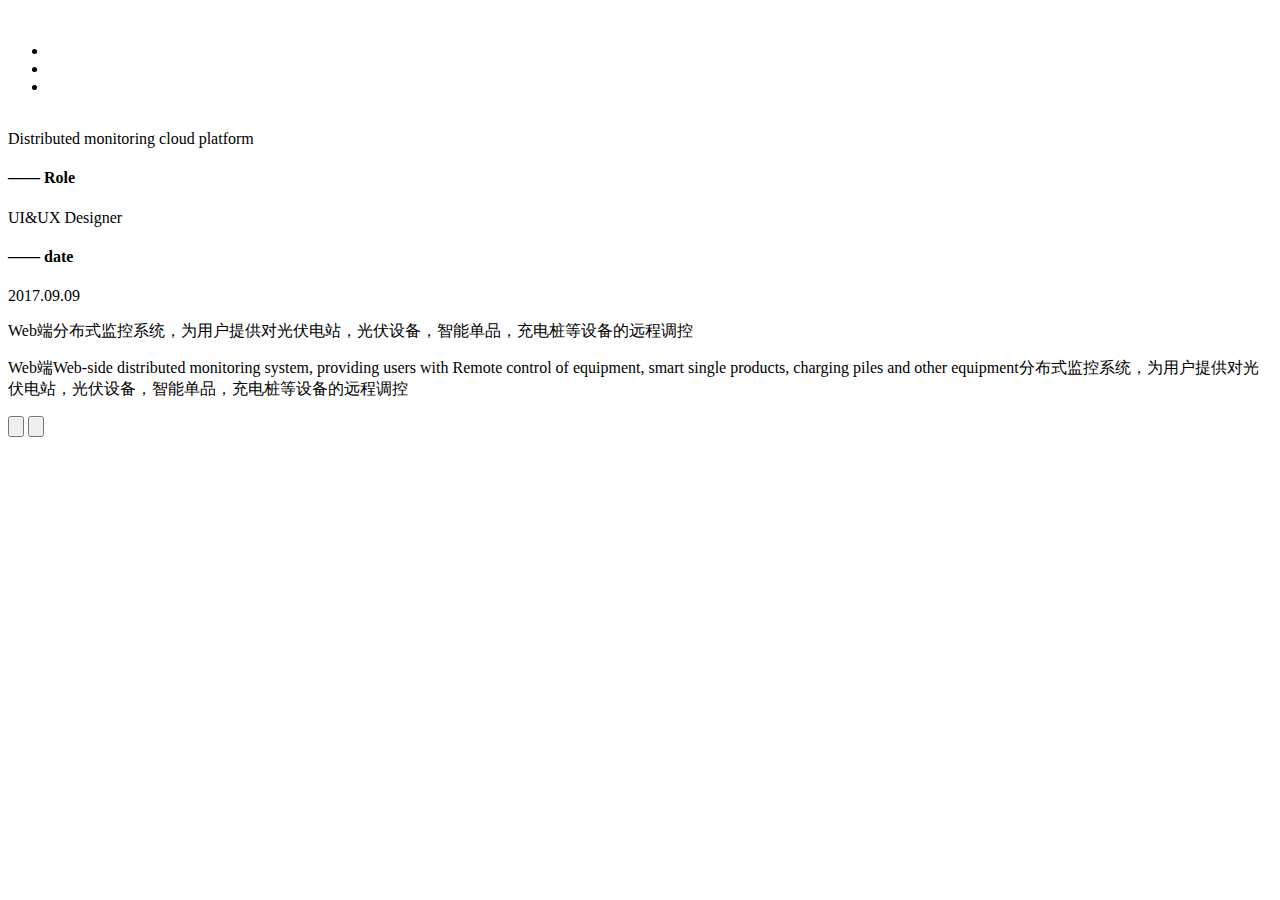
==== jk/index.html @ 422ad055 "crective jk" ====
<!DOCTYPE html>
<html>
	<head>
		<meta charset="utf-8" />
		<title>JK</title>
		<link rel="stylesheet" type="text/css" href="common.css"/>
	</head>
	<body class="homepage_body">
		<header class="public_header">
			<nav class="header_nav">
				<div class="header_logo">
					<a href=""><img src=""></a>
				</div>
				<ul class="header_menu"> 
					<li class="work"></li>
					<li class="About"></li>
					<li class="Contact"></li> 
				</ul>
			</nav>
		</header>
		<div class="mian">
			<div class="mian public_container"> <!-- 这是主体 -->
				<div class="pic">
					<a href=""><img src="" ></a>
				</div>
				<div class="mian_title">Distributed monitoring  cloud platform</div>
				<div class="explain">
					 <h4 class="role">—— Role</h4>
					 <p class="rolename">UI&UX Designer</p>
					 <h4 class="data">—— date</h4>
					 <p class="time">2017.09.09</p>
				</div>
				<div class="mian_right">
					<div class="explore">
						<p class="explore_cn">
							Web端分布式监控系统，为用户提供对光伏电站，光伏设备，智能单品，充电桩等设备的远程调控
						</p>
						<p class="explore_en">
							Web端Web-side distributed monitoring system, providing users with Remote control of equipment, smart single products, charging piles and other equipment分布式监控系统，为用户提供对光伏电站，光伏设备，智能单品，充电桩等设备的远程调控
						</p>
					</div>
					<div class="arrow">
						<button class="left_arrow" type="button"><img src="" ></button>
						<button class="right_arrow" type="button"><img src="" ></button>
					</div>
				</div>
			</div>
		</div>
		<footer class="public_footer_frame">
			<div class="public_container public_footer">
				<p class="statement"></p>
				<span class="copyright"></span>
			</div>
		</footer>
	</body>
</html>
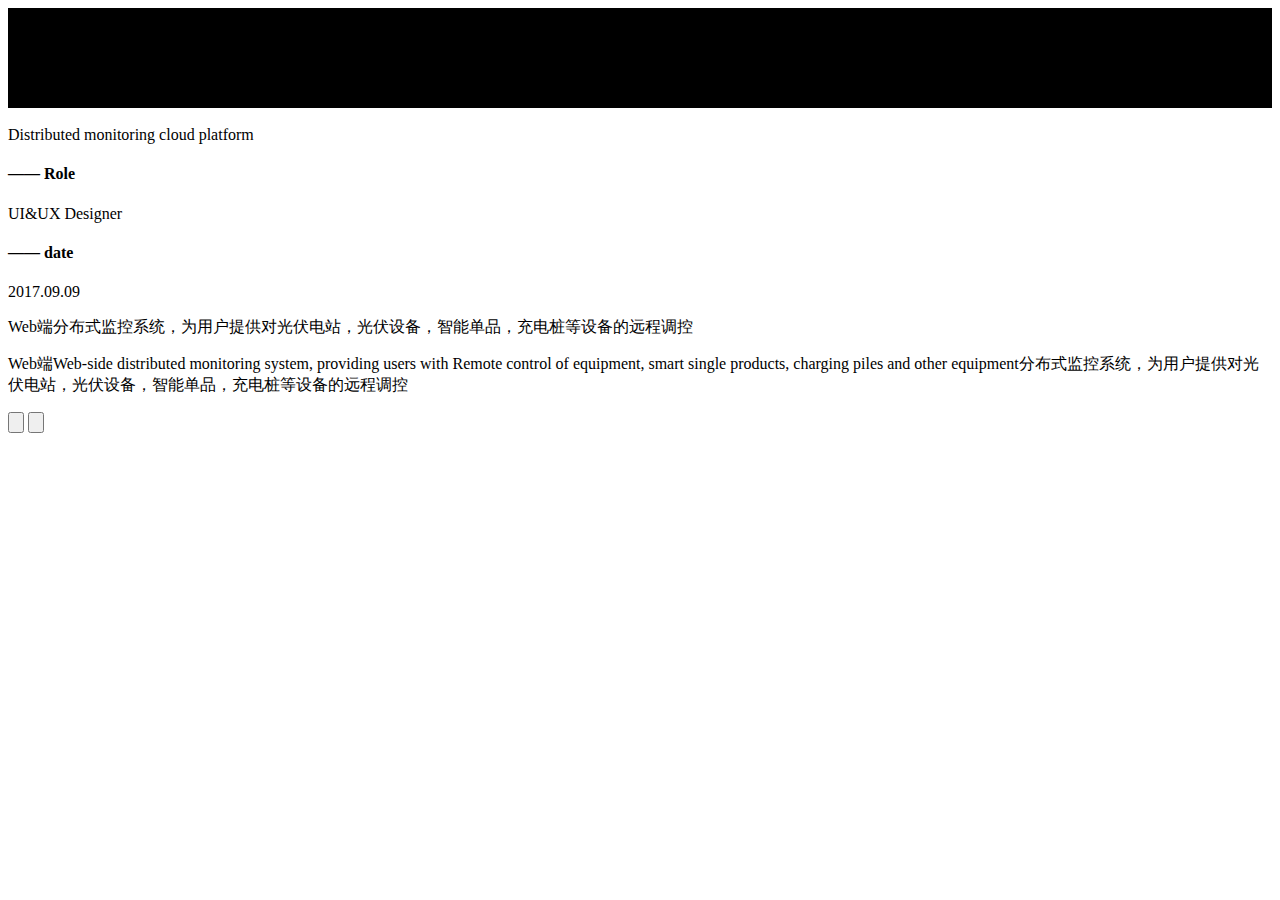
==== commit 82e9a0ed: "modify css name" ====
--- a/jk/index.html
+++ b/jk/index.html
@@ -3,7 +3,7 @@
 	<head>
 		<meta charset="utf-8" />
 		<title>JK</title>
-		<link rel="stylesheet" type="text/css" href="common.css"/>
+		<link rel="stylesheet" type="text/css" href="conmon.css"/>
 	</head>
 	<body class="homepage_body">
 		<header class="public_header">
--- a/jk/conmon.css
+++ b/jk/conmon.css
@@ -0,0 +1,6 @@
+.public_header{
+	width: 100%;
+	height: 100px;
+	background-color: #000;
+	overflow: hidden;
+}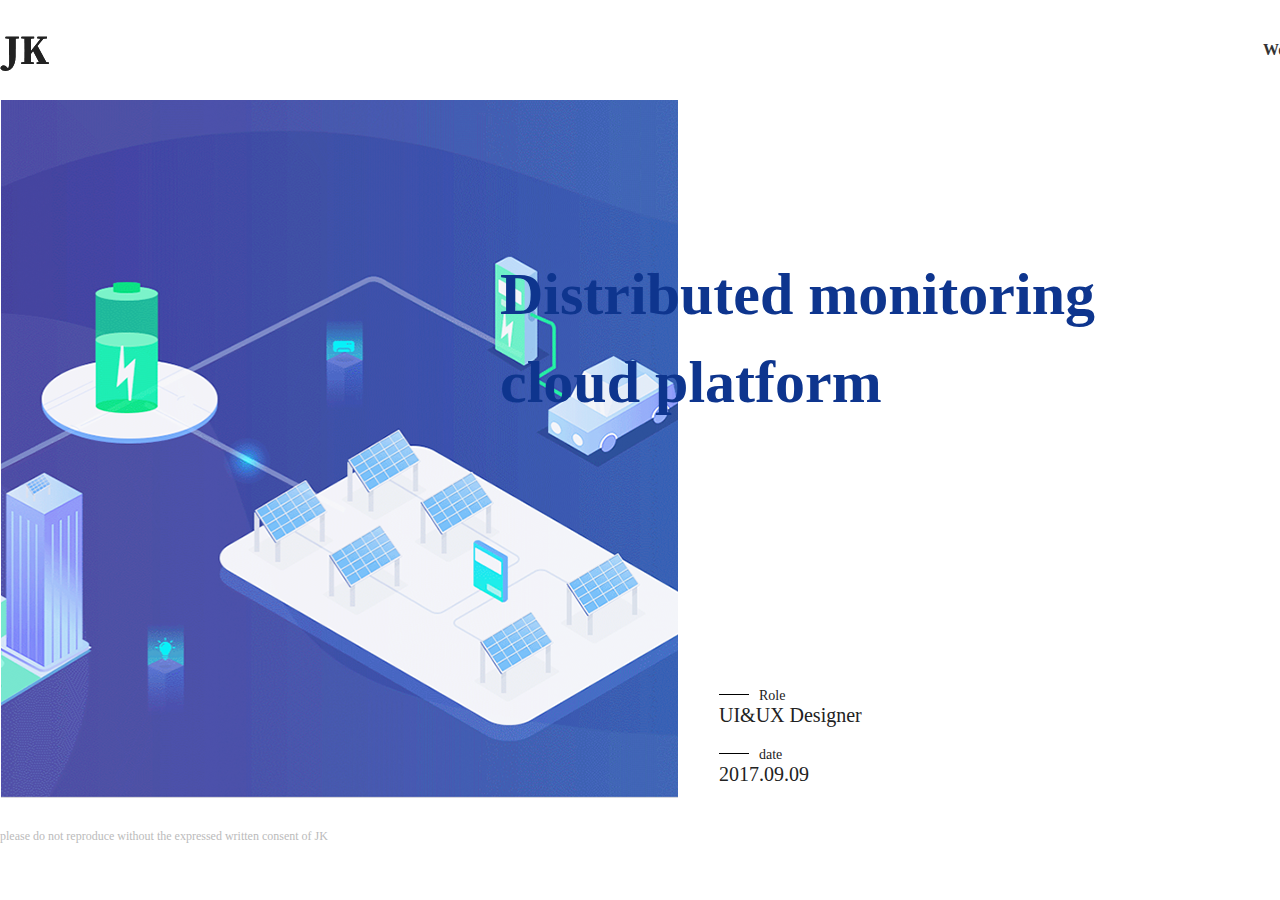
==== commit c57b90e9: "homepage" ====
--- a/jk/index.html
+++ b/jk/index.html
@@ -3,31 +3,34 @@
 	<head>
 		<meta charset="utf-8" />
 		<title>JK</title>
-		<link rel="stylesheet" type="text/css" href="conmon.css"/>
+		<link rel="stylesheet" type="text/css" href="css/conmon.css"/>
+		<link rel="stylesheet" type="text/css" href="css/index.css"/>
 	</head>
 	<body class="homepage_body">
 		<header class="public_header">
-			<nav class="header_nav">
+			<nav class="header_nav public_container">
 				<div class="header_logo">
-					<a href=""><img src=""></a>
+					<a href=""><img src="img/jayekrwin_logo.png"></a>
 				</div>
 				<ul class="header_menu"> 
-					<li class="work"></li>
-					<li class="About"></li>
-					<li class="Contact"></li> 
+					<li class="work">Work</li>
+					<li class="about">About</li>
+					<li class="contact">Contact</li> 
 				</ul>
 			</nav>
 		</header>
-		<div class="mian">
+		<div class="body">
 			<div class="mian public_container"> <!-- 这是主体 -->
 				<div class="pic">
-					<a href=""><img src="" ></a>
+					<a href=""><img src="img/server_pic.png" ></a>
 				</div>
-				<div class="mian_title">Distributed monitoring  cloud platform</div>
+				<div class="mian_title">
+					Distributed monitoring  cloud platform
+				</div>
 				<div class="explain">
-					 <h4 class="role">—— Role</h4>
+					 <h4 class="role"><i></i>Role</h4>
 					 <p class="rolename">UI&UX Designer</p>
-					 <h4 class="data">—— date</h4>
+					 <h4 class="data"><i></i>date</h4>
 					 <p class="time">2017.09.09</p>
 				</div>
 				<div class="mian_right">
@@ -36,8 +39,7 @@
 							Web端分布式监控系统，为用户提供对光伏电站，光伏设备，智能单品，充电桩等设备的远程调控
 						</p>
 						<p class="explore_en">
-							Web端Web-side distributed monitoring system, providing users with Remote control of equipment, smart single products, charging piles and other equipment分布式监控系统，为用户提供对光伏电站，光伏设备，智能单品，充电桩等设备的远程调控
-						</p>
+							Web-side distributed monitoring system, providing users with Remote control of equipment, smart single products, charging piles and other equipment
 					</div>
 					<div class="arrow">
 						<button class="left_arrow" type="button"><img src="" ></button>
@@ -48,8 +50,8 @@
 		</div>
 		<footer class="public_footer_frame">
 			<div class="public_container public_footer">
-				<p class="statement"></p>
-				<span class="copyright"></span>
+				<p class="statement">please do not reproduce without the expressed written consent of JK</p>
+				<span class="copyright">All works @ JK 2015-2019</span>
 			</div>
 		</footer>
 	</body>
--- a/jk/css/conmon.css
+++ b/jk/css/conmon.css
@@ -0,0 +1,61 @@
+.public_container{
+	width: 1600px;
+	margin: 0 auto;
+}
+.homepage_body .public_header{
+	width: 100%;
+	height: 100px;
+	line-height: 100px;
+	background-color: #fff;
+	overflow: hidden;
+}
+.homepage_body .public_header .header_nav .header_logo{
+	margin-top: 24px;
+	float: left;
+}
+.homepage_body .public_header .header_nav .header_menu{
+	height: 100px;
+	line-height: 100px;
+	float: right;
+	position: relative;
+}
+.homepage_body .public_header .header_nav .header_menu li{
+	margin-right: 100px;
+	display: inline-block;
+	font-size: 16px;
+	font-weight: 300;
+	color: #888;
+	cursor: pointer;
+}
+.homepage_body .public_header .header_nav .header_menu li:hover{
+	font-weight: bold;
+	font-size: 16px;
+	color: #333333;
+}
+.homepage_body .public_header .header_nav .header_menu .work{
+	font-weight: bold;
+	color: #333333;
+}
+.homepage_body .public_header .header_nav .header_menu li:last-child{
+	margin-right: 0;
+}
+.public_footer_frame{
+	width: 100%;
+	height: 100px;
+	line-height: 100px;
+	clear: both;
+	background-color: #FFFFFF;	
+	margin-top: -20px;
+}
+.public_footer_frame .public_footer{
+	font-size: 12px;
+	color: #bbb;
+	font-weight: 300;
+}
+.public_footer_frame .public_footer .statement{
+	float: left;
+}
+.public_footer_frame .public_footer .copyright{
+	float: right;
+}
+
--- a/jk/css/index.css
+++ b/jk/css/index.css
@@ -0,0 +1,96 @@
+*, a, body, button, caption, dd, div, dl, dt, em, figure, form, h1, h2, h3, h4, h5, h6, html, i, img, input, label, li, ol, p, span, strong, sub, sup, table, tbody, td, tfoot, th, thead, tr, tt, ul {
+    margin: 0;
+    padding: 0;
+	list-style: none;
+	font-family: "Lantinghei SC", "Microsoft YaHei", "HanHei SC", "Helvetica Neue", Arial, , "微软雅黑", STHeiti, sans-serif;
+}
+
+ a{
+	 text-decoration: none;
+ }
+.body{
+ 	background-color: #FFFFFF;
+ }
+.body .mian{
+ 	position: relative;
+	overflow: hidden;
+ }
+.body .mian .pic {
+	float: left;
+	width: 679px;
+	height: 700px;
+	display: inline-block;
+}
+.body .mian .mian_title{
+	position: absolute;
+	top: 150px;
+	left: 500px;
+	width: 750px;
+	height: 155px;
+	font-size: 60px;
+	line-height: 88px;
+	letter-spacing: 0px;
+	color: #0e358e;
+	font-family: SourceHanSerifCN-Heavy;
+	font-weight: bold;
+}
+@font-face {
+	font-family:SourceHanSerifCN-Heavy;
+	src: url("SourceHanSerifCN-Heavy.otf"),url("SourceHanSerifCN-Heavy.ttf"),url("SourceHanSerifCN-Heavy.eot");		
+}
+/* .body .mian .explain{
+	position: absolute;
+	bottom: 0;
+	left: 700px;
+} */
+.body .mian .explain{
+	display: inline-block;
+	margin-top: 588px;
+	margin-left: 40px;
+	color: #222;
+	margin-bottom: 20px ;
+}
+.body .mian .explain i{
+	display: inline-block;
+	width: 30px;
+	height: 1px;
+	background-color: #000000;
+	margin-bottom: 5px;
+	margin-right: 10px;
+	/* border-bottom: 0.5px solid #ddd; */
+}
+.body .mian .explain h4{
+	color: #222222;
+	font-size: 14px;
+	font-weight: 300;
+}
+/* .body .mian .explain h4::before{
+	content: "";
+	width: 20px;
+	height: 10px;
+	color: #000000;
+	background: #888888;
+} */
+.body .mian .explain p{
+	font-size: 20px;
+	font-weight: 300;
+}
+.body .mian .explain .rolename{
+	margin-bottom: 20px;
+}
+.body .mian .mian_right{
+	width: 300px;
+	position: absolute;
+	bottom: 0;
+	right: 0;
+}
+.body .mian .mian_right .explore{
+	line-height: 30px;
+	font-size: 14px;
+	color: #888888;
+	font-weight: 300;
+}
+.body .mian .mian_right .arrow{
+	float: right;
+}
+	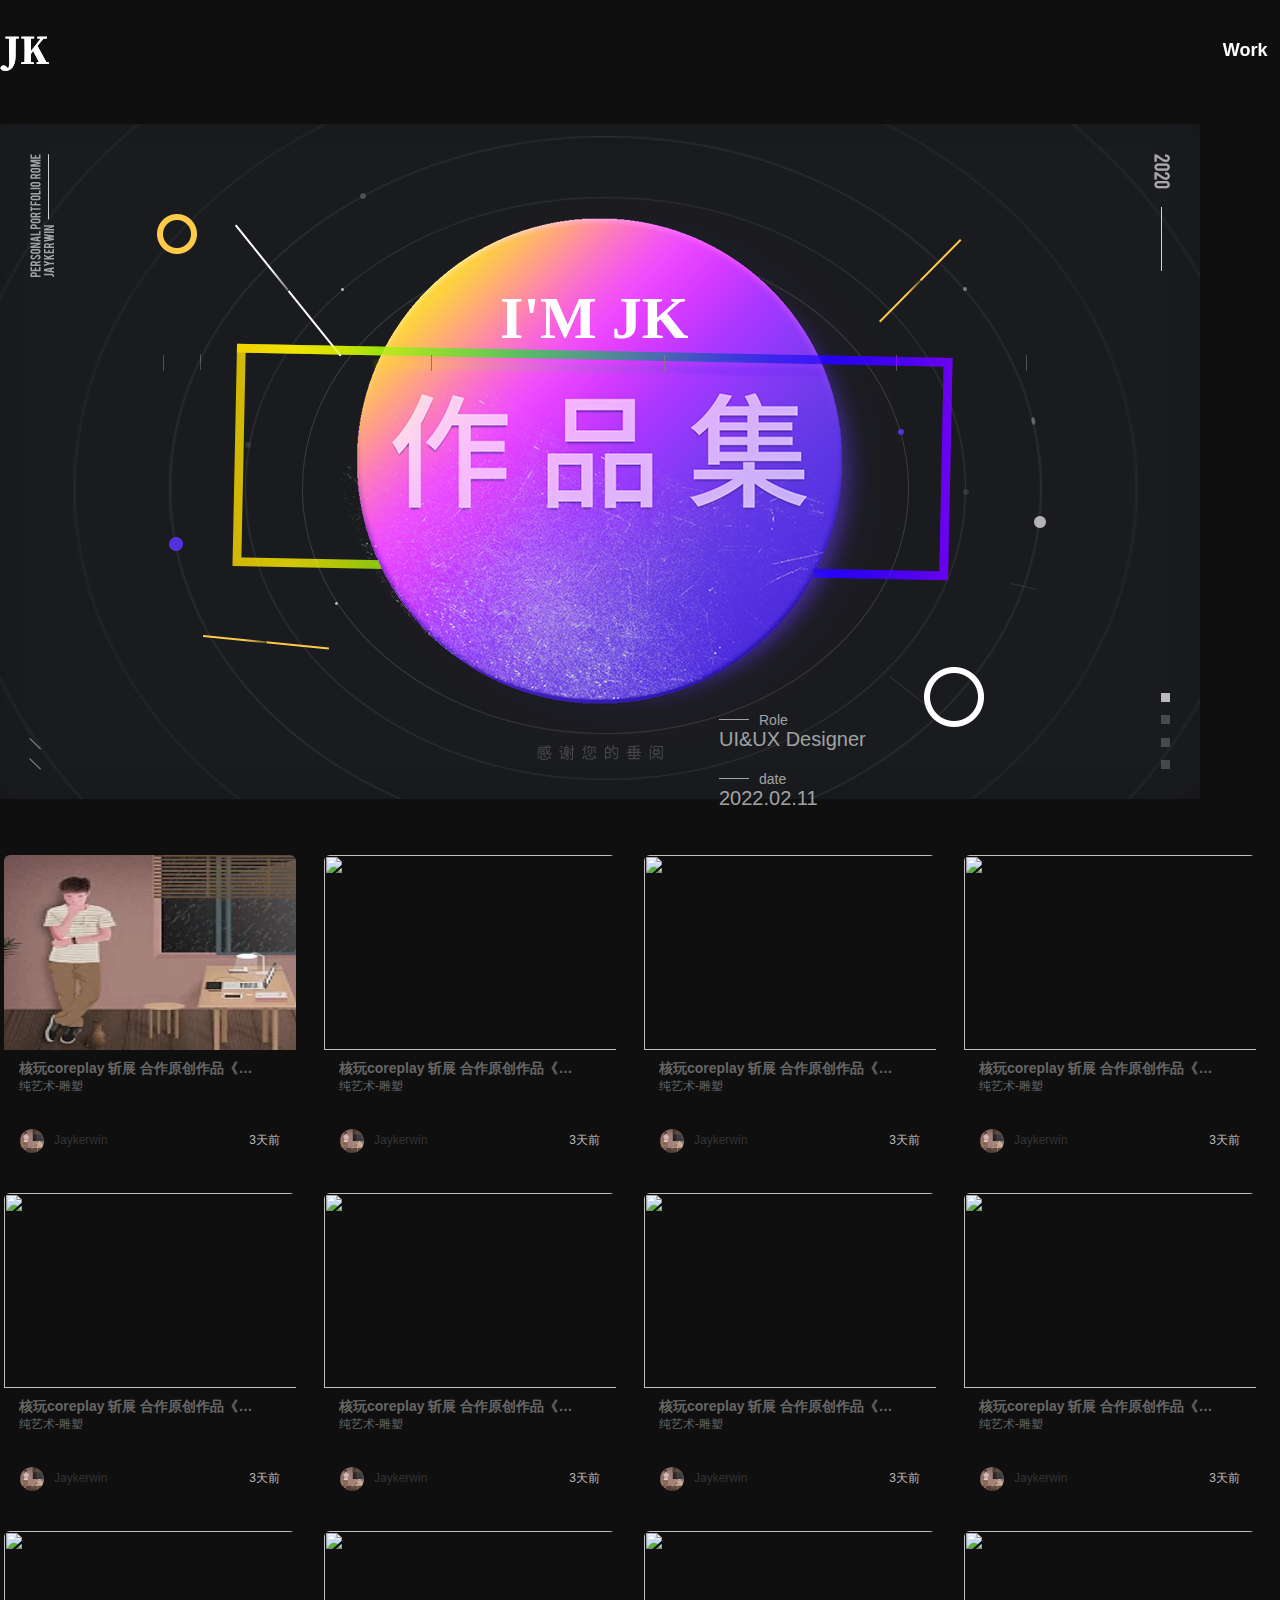
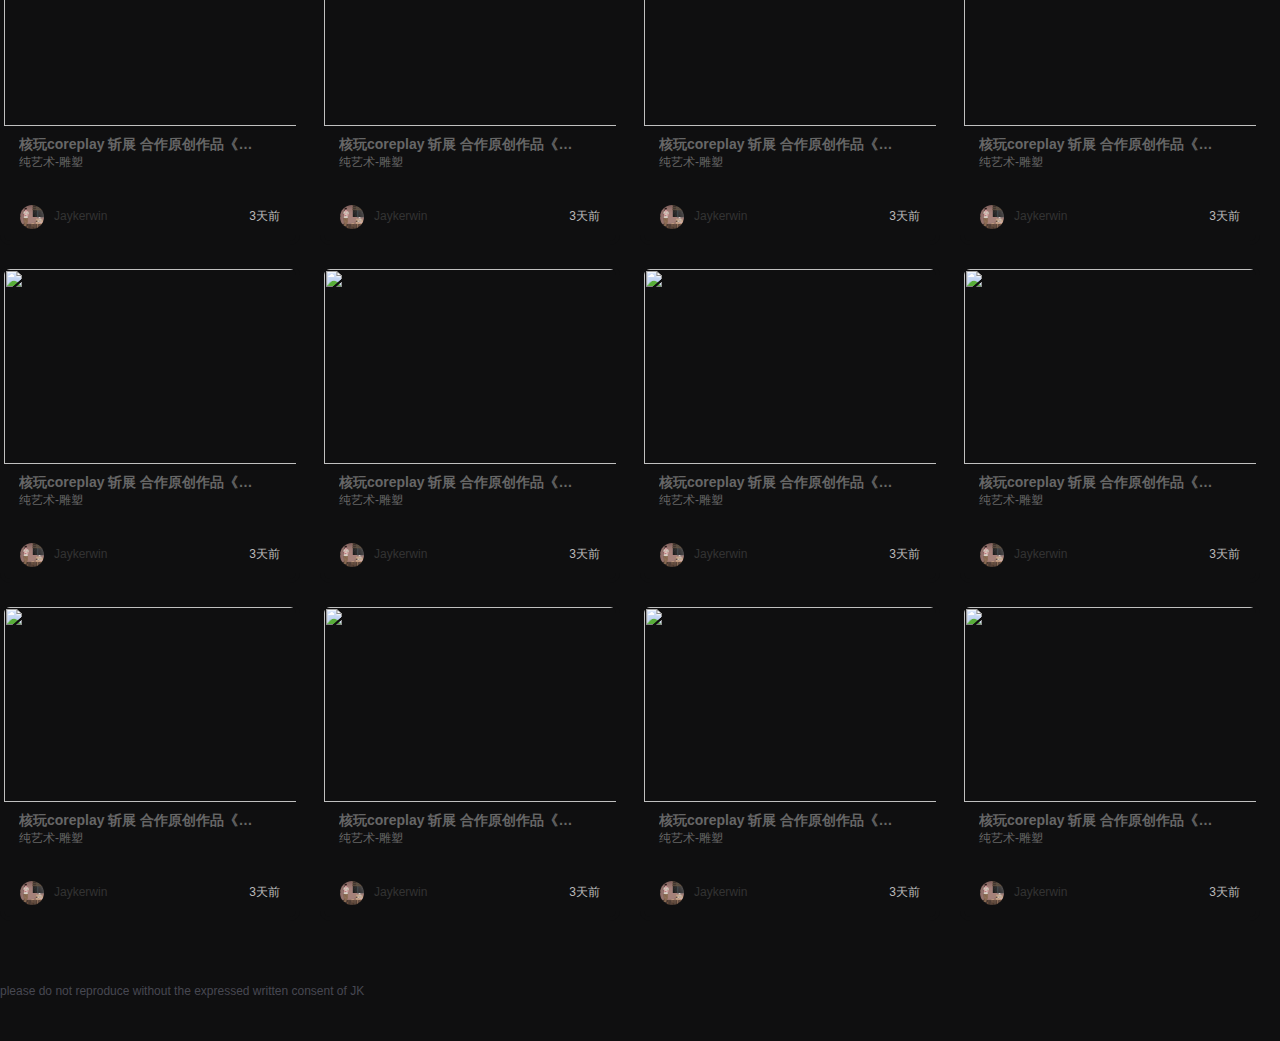
==== commit 3d82ebb0: "updata" ====
--- a/jk/index.html
+++ b/jk/index.html
@@ -1,37 +1,42 @@
-<!DOCTYPE html>
-<html>
-	<head>
-		<meta charset="utf-8" />
+<!DOCTYPE html>
+<html>
+	<head>
+		<meta charset="utf-8" />
 		<title>JK</title>
 		<link rel="stylesheet" type="text/css" href="css/conmon.css"/>
-		<link rel="stylesheet" type="text/css" href="css/index.css"/>
-	</head>
-	<body class="homepage_body">
-		<header class="public_header">
+		<link rel="stylesheet" type="text/css" href="css/index.css"/>
+		<link rel="stylesheet" href="css/reset.css">
+		<link rel="stylesheet" href="css/animate.css">
+		<script src="js/jquery-3.5.1.min.js"></script>
+		<script src="js/public.js"></script>
+	</head>
+	<body class="homepage_body">
+		<header class="public_header animate__animated animate__fadeInDown">
 			<nav class="header_nav public_container">
 				<div class="header_logo">
-					<a href=""><img src="img/jayekrwin_logo.png"></a>
+					<a href="index.html"><img src="img/jayekrwin_logo.png"></a>
 				</div>
-				<ul class="header_menu"> 
-					<li class="work">Work</li>
-					<li class="about">About</li>
-					<li class="contact">Contact</li> 
+				<ul class="header_menu">
+					<li><a href="index.html">Work</a></li>
+					<li><a href="About.html">About me</a></li>
+					<li><a href="Contact.html">Contact</a></li>
 				</ul>
 			</nav>
 		</header>
-		<div class="body">
+		<div class="clear"></div>
+		<div class="body animate__animated animate__fadeIn">
 			<div class="mian public_container"> <!-- 这是主体 -->
 				<div class="pic">
-					<a href=""><img src="img/server_pic.png" ></a>
+					<img src="img/cover.png" >
 				</div>
 				<div class="mian_title">
-					Distributed monitoring  cloud platform
+					I'M JK
 				</div>
 				<div class="explain">
 					 <h4 class="role"><i></i>Role</h4>
 					 <p class="rolename">UI&UX Designer</p>
 					 <h4 class="data"><i></i>date</h4>
-					 <p class="time">2017.09.09</p>
+					 <p class="time">2022.02.11</p>
 				</div>
 				<div class="mian_right">
 					<div class="explore">
@@ -40,19 +45,499 @@
 						</p>
 						<p class="explore_en">
 							Web-side distributed monitoring system, providing users with Remote control of equipment, smart single products, charging piles and other equipment
+						</p>
 					</div>
 					<div class="arrow">
 						<button class="left_arrow" type="button"><img src="" ></button>
 						<button class="right_arrow" type="button"><img src="" ></button>
 					</div>
 				</div>
+				<div class="panel1">
+					<div class="public_container panel2">
+						<div class="card_box">
+							<div class="card_bigimg">
+								<a href="https://www.zcool.com.cn/work/ZNDExMzAyNTY=.html" title="核玩coreplay 斩展 合作原创作品《女武神》 青龙帝君" target="_blank">
+									<img src="img/me.webp" alt="">
+								</a>
+							</div>
+							<div>
+								<h4><a href="https://www.zcool.com.cn/work/ZNDExMzAyNTY=.html">核玩coreplay 斩展 合作原创作品《女武神》 青龙帝君</a></h4>
+								<p class="card_info_title">纯艺术-雕塑</p>
+							</div>
+							<div class="card_item">
+								<span class="user_avatar showmembercard">
+									<a href="https://www.zcool.com.cn/u/14111108"><img src="img/me.webp" alt="">Jaykerwin</a>
+								</span>
+								<span class="time" title="审核通过时间：2019-11-29 09:00:05；创建时间：2019-11-29 02:13:34">
+									3天前
+								</span>
+							</div>
+						</div>
+						<div class="card_box">
+							<div class="card_bigimg">
+								<a href="https://www.zcool.com.cn/work/ZNDExMzAyNTY=.html" title="核玩coreplay 斩展 合作原创作品《女武神》 青龙帝君" target="_blank">
+									<img src="https://img.zcool.cn/community/0197725de00ee0a8012159724de47e.jpg@260w_195h_1c_1e_1o_100sh.jpg" alt="">
+								</a>
+							</div>
+							<div>
+								<h4><a href="https://www.zcool.com.cn/work/ZNDExMzAyNTY=.html">核玩coreplay 斩展 合作原创作品《女武神》 青龙帝君</a></h4>
+								<p class="card_info_title">纯艺术-雕塑</p>
+							</div>
+							<div class="card_item">
+								<span class="user_avatar showmembercard">
+									<a href="https://www.zcool.com.cn/u/14111108"><img src="img/me.webp" alt="">Jaykerwin</a>
+								</span>
+								<span class="time" title="审核通过时间：2019-11-29 09:00:05；创建时间：2019-11-29 02:13:34">
+									3天前
+								</span>
+							</div>
+						</div>
+						<div class="card_box">
+							<div class="card_bigimg">
+								<a href="https://www.zcool.com.cn/work/ZNDExMzAyNTY=.html" title="核玩coreplay 斩展 合作原创作品《女武神》 青龙帝君" target="_blank">
+									<img src="https://img.zcool.cn/community/0197725de00ee0a8012159724de47e.jpg@260w_195h_1c_1e_1o_100sh.jpg" alt="">
+								</a>
+							</div>
+							<div>
+								<h4><a href="https://www.zcool.com.cn/work/ZNDExMzAyNTY=.html">核玩coreplay 斩展 合作原创作品《女武神》 青龙帝君</a></h4>
+								<p class="card_info_title">纯艺术-雕塑</p>
+							</div>
+							<div class="card_item">
+								<span class="user_avatar showmembercard">
+									<a href="https://www.zcool.com.cn/u/14111108"><img src="img/me.webp" alt="">Jaykerwin</a>
+								</span>
+								<span class="time" title="审核通过时间：2019-11-29 09:00:05；创建时间：2019-11-29 02:13:34">
+									3天前
+								</span>
+							</div>
+						</div>
+						<div class="card_box">
+							<div class="card_bigimg">
+								<a href="https://www.zcool.com.cn/work/ZNDExMzAyNTY=.html" title="核玩coreplay 斩展 合作原创作品《女武神》 青龙帝君" target="_blank">
+									<img src="https://img.zcool.cn/community/0197725de00ee0a8012159724de47e.jpg@260w_195h_1c_1e_1o_100sh.jpg" alt="">
+								</a>
+							</div>
+							<div>
+								<h4><a href="https://www.zcool.com.cn/work/ZNDExMzAyNTY=.html">核玩coreplay 斩展 合作原创作品《女武神》 青龙帝君</a></h4>
+								<p class="card_info_title">纯艺术-雕塑</p>
+							</div>
+							<div class="card_item">
+								<span class="user_avatar showmembercard">
+									<a href="https://www.zcool.com.cn/u/14111108"><img src="img/me.webp" alt="">Jaykerwin</a>
+								</span>
+								<span class="time" title="审核通过时间：2019-11-29 09:00:05；创建时间：2019-11-29 02:13:34">
+									3天前
+								</span>
+							</div>
+						</div>
+						<div class="card_box">
+							<div class="card_bigimg">
+								<a href="https://www.zcool.com.cn/work/ZNDExMzAyNTY=.html" title="核玩coreplay 斩展 合作原创作品《女武神》 青龙帝君" target="_blank">
+									<img src="https://img.zcool.cn/community/0197725de00ee0a8012159724de47e.jpg@260w_195h_1c_1e_1o_100sh.jpg" alt="">
+								</a>
+							</div>
+							<div>
+								<h4><a href="https://www.zcool.com.cn/work/ZNDExMzAyNTY=.html">核玩coreplay 斩展 合作原创作品《女武神》 青龙帝君</a></h4>
+								<p class="card_info_title">纯艺术-雕塑</p>
+							</div>
+							<div class="card_item">
+								<span class="user_avatar showmembercard">
+									<a href="https://www.zcool.com.cn/u/14111108"><img src="img/me.webp" alt="">Jaykerwin</a>
+								</span>
+								<span class="time" title="审核通过时间：2019-11-29 09:00:05；创建时间：2019-11-29 02:13:34">
+									3天前
+								</span>
+							</div>
+						</div>
+						<div class="card_box">
+							<div class="card_bigimg">
+								<a href="https://www.zcool.com.cn/work/ZNDExMzAyNTY=.html" title="核玩coreplay 斩展 合作原创作品《女武神》 青龙帝君" target="_blank">
+									<img src="https://img.zcool.cn/community/0197725de00ee0a8012159724de47e.jpg@260w_195h_1c_1e_1o_100sh.jpg" alt="">
+								</a>
+							</div>
+							<div>
+								<h4><a href="https://www.zcool.com.cn/work/ZNDExMzAyNTY=.html">核玩coreplay 斩展 合作原创作品《女武神》 青龙帝君</a></h4>
+								<p class="card_info_title">纯艺术-雕塑</p>
+							</div>
+							<div class="card_item">
+								<span class="user_avatar showmembercard">
+									<a href="https://www.zcool.com.cn/u/14111108"><img src="img/me.webp" alt="">Jaykerwin</a>
+								</span>
+								<span class="time" title="审核通过时间：2019-11-29 09:00:05；创建时间：2019-11-29 02:13:34">
+									3天前
+								</span>
+							</div>
+						</div>
+						<div class="card_box">
+							<div class="card_bigimg">
+								<a href="https://www.zcool.com.cn/work/ZNDExMzAyNTY=.html" title="核玩coreplay 斩展 合作原创作品《女武神》 青龙帝君" target="_blank">
+									<img src="https://img.zcool.cn/community/0197725de00ee0a8012159724de47e.jpg@260w_195h_1c_1e_1o_100sh.jpg" alt="">
+								</a>
+							</div>
+							<div>
+								<h4><a href="https://www.zcool.com.cn/work/ZNDExMzAyNTY=.html">核玩coreplay 斩展 合作原创作品《女武神》 青龙帝君</a></h4>
+								<p class="card_info_title">纯艺术-雕塑</p>
+							</div>
+							<div class="card_item">
+								<span class="user_avatar showmembercard">
+									<a href="https://www.zcool.com.cn/u/14111108"><img src="img/me.webp" alt="">Jaykerwin</a>
+								</span>
+								<span class="time" title="审核通过时间：2019-11-29 09:00:05；创建时间：2019-11-29 02:13:34">
+									3天前
+								</span>
+							</div>
+						</div>
+						<div class="card_box">
+							<div class="card_bigimg">
+								<a href="https://www.zcool.com.cn/work/ZNDExMzAyNTY=.html" title="核玩coreplay 斩展 合作原创作品《女武神》 青龙帝君" target="_blank">
+									<img src="https://img.zcool.cn/community/0197725de00ee0a8012159724de47e.jpg@260w_195h_1c_1e_1o_100sh.jpg" alt="">
+								</a>
+							</div>
+							<div>
+								<h4><a href="https://www.zcool.com.cn/work/ZNDExMzAyNTY=.html">核玩coreplay 斩展 合作原创作品《女武神》 青龙帝君</a></h4>
+								<p class="card_info_title">纯艺术-雕塑</p>
+							</div>
+							<div class="card_item">
+								<span class="user_avatar showmembercard">
+									<a href="https://www.zcool.com.cn/u/14111108"><img src="img/me.webp" alt="">Jaykerwin</a>
+								</span>
+								<span class="time" title="审核通过时间：2019-11-29 09:00:05；创建时间：2019-11-29 02:13:34">
+									3天前
+								</span>
+							</div>
+						</div>
+						<div class="card_box">
+							<div class="card_bigimg">
+								<a href="https://www.zcool.com.cn/work/ZNDExMzAyNTY=.html" title="核玩coreplay 斩展 合作原创作品《女武神》 青龙帝君" target="_blank">
+									<img src="https://img.zcool.cn/community/0197725de00ee0a8012159724de47e.jpg@260w_195h_1c_1e_1o_100sh.jpg" alt="">
+								</a>
+							</div>
+							<div>
+								<h4><a href="https://www.zcool.com.cn/work/ZNDExMzAyNTY=.html">核玩coreplay 斩展 合作原创作品《女武神》 青龙帝君</a></h4>
+								<p class="card_info_title">纯艺术-雕塑</p>
+							</div>
+							<div class="card_item">
+								<span class="user_avatar showmembercard">
+									<a href="https://www.zcool.com.cn/u/14111108"><img src="img/me.webp" alt="">Jaykerwin</a>
+								</span>
+								<span class="time" title="审核通过时间：2019-11-29 09:00:05；创建时间：2019-11-29 02:13:34">
+									3天前
+								</span>
+							</div>
+						</div>
+						<div class="card_box">
+							<div class="card_bigimg">
+								<a href="https://www.zcool.com.cn/work/ZNDExMzAyNTY=.html" title="核玩coreplay 斩展 合作原创作品《女武神》 青龙帝君" target="_blank">
+									<img src="https://img.zcool.cn/community/0197725de00ee0a8012159724de47e.jpg@260w_195h_1c_1e_1o_100sh.jpg" alt="">
+								</a>
+							</div>
+							<div>
+								<h4><a href="https://www.zcool.com.cn/work/ZNDExMzAyNTY=.html">核玩coreplay 斩展 合作原创作品《女武神》 青龙帝君</a></h4>
+								<p class="card_info_title">纯艺术-雕塑</p>
+							</div>
+							<div class="card_item">
+								<span class="user_avatar showmembercard">
+									<a href="https://www.zcool.com.cn/u/14111108"><img src="img/me.webp" alt="">Jaykerwin</a>
+								</span>
+								<span class="time" title="审核通过时间：2019-11-29 09:00:05；创建时间：2019-11-29 02:13:34">
+									3天前
+								</span>
+							</div>
+						</div>
+						<div class="card_box">
+							<div class="card_bigimg">
+								<a href="https://www.zcool.com.cn/work/ZNDExMzAyNTY=.html" title="核玩coreplay 斩展 合作原创作品《女武神》 青龙帝君" target="_blank">
+									<img src="https://img.zcool.cn/community/0197725de00ee0a8012159724de47e.jpg@260w_195h_1c_1e_1o_100sh.jpg" alt="">
+								</a>
+							</div>
+							<div>
+								<h4><a href="https://www.zcool.com.cn/work/ZNDExMzAyNTY=.html">核玩coreplay 斩展 合作原创作品《女武神》 青龙帝君</a></h4>
+								<p class="card_info_title">纯艺术-雕塑</p>
+							</div>
+							<div class="card_item">
+								<span class="user_avatar showmembercard">
+									<a href="https://www.zcool.com.cn/u/14111108"><img src="img/me.webp" alt="">Jaykerwin</a>
+								</span>
+								<span class="time" title="审核通过时间：2019-11-29 09:00:05；创建时间：2019-11-29 02:13:34">
+									3天前
+								</span>
+							</div>
+						</div>
+						<div class="card_box">
+							<div class="card_bigimg">
+								<a href="https://www.zcool.com.cn/work/ZNDExMzAyNTY=.html" title="核玩coreplay 斩展 合作原创作品《女武神》 青龙帝君" target="_blank">
+									<img src="https://img.zcool.cn/community/0197725de00ee0a8012159724de47e.jpg@260w_195h_1c_1e_1o_100sh.jpg" alt="">
+								</a>
+							</div>
+							<div>
+								<h4><a href="https://www.zcool.com.cn/work/ZNDExMzAyNTY=.html">核玩coreplay 斩展 合作原创作品《女武神》 青龙帝君</a></h4>
+								<p class="card_info_title">纯艺术-雕塑</p>
+							</div>
+							<div class="card_item">
+								<span class="user_avatar showmembercard">
+									<a href="https://www.zcool.com.cn/u/14111108"><img src="img/me.webp" alt="">Jaykerwin</a>
+								</span>
+								<span class="time" title="审核通过时间：2019-11-29 09:00:05；创建时间：2019-11-29 02:13:34">
+									3天前
+								</span>
+							</div>
+						</div>
+						<div class="card_box">
+							<div class="card_bigimg">
+								<a href="https://www.zcool.com.cn/work/ZNDExMzAyNTY=.html" title="核玩coreplay 斩展 合作原创作品《女武神》 青龙帝君" target="_blank">
+									<img src="https://img.zcool.cn/community/0197725de00ee0a8012159724de47e.jpg@260w_195h_1c_1e_1o_100sh.jpg" alt="">
+								</a>
+							</div>
+							<div>
+								<h4><a href="https://www.zcool.com.cn/work/ZNDExMzAyNTY=.html">核玩coreplay 斩展 合作原创作品《女武神》 青龙帝君</a></h4>
+								<p class="card_info_title">纯艺术-雕塑</p>
+							</div>
+							<div class="card_item">
+								<span class="user_avatar showmembercard">
+									<a href="https://www.zcool.com.cn/u/14111108"><img src="img/me.webp" alt="">Jaykerwin</a>
+								</span>
+								<span class="time" title="审核通过时间：2019-11-29 09:00:05；创建时间：2019-11-29 02:13:34">
+									3天前
+								</span>
+							</div>
+						</div>
+						<div class="card_box">
+							<div class="card_bigimg">
+								<a href="https://www.zcool.com.cn/work/ZNDExMzAyNTY=.html" title="核玩coreplay 斩展 合作原创作品《女武神》 青龙帝君" target="_blank">
+									<img src="https://img.zcool.cn/community/0197725de00ee0a8012159724de47e.jpg@260w_195h_1c_1e_1o_100sh.jpg" alt="">
+								</a>
+							</div>
+							<div>
+								<h4><a href="https://www.zcool.com.cn/work/ZNDExMzAyNTY=.html">核玩coreplay 斩展 合作原创作品《女武神》 青龙帝君</a></h4>
+								<p class="card_info_title">纯艺术-雕塑</p>
+							</div>
+							<div class="card_item">
+								<span class="user_avatar showmembercard">
+									<a href="https://www.zcool.com.cn/u/14111108"><img src="img/me.webp" alt="">Jaykerwin</a>
+								</span>
+								<span class="time" title="审核通过时间：2019-11-29 09:00:05；创建时间：2019-11-29 02:13:34">
+									3天前
+								</span>
+							</div>
+						</div>
+						<div class="card_box">
+							<div class="card_bigimg">
+								<a href="https://www.zcool.com.cn/work/ZNDExMzAyNTY=.html" title="核玩coreplay 斩展 合作原创作品《女武神》 青龙帝君" target="_blank">
+									<img src="https://img.zcool.cn/community/0197725de00ee0a8012159724de47e.jpg@260w_195h_1c_1e_1o_100sh.jpg" alt="">
+								</a>
+							</div>
+							<div>
+								<h4><a href="https://www.zcool.com.cn/work/ZNDExMzAyNTY=.html">核玩coreplay 斩展 合作原创作品《女武神》 青龙帝君</a></h4>
+								<p class="card_info_title">纯艺术-雕塑</p>
+							</div>
+							<div class="card_item">
+								<span class="user_avatar showmembercard">
+									<a href="https://www.zcool.com.cn/u/14111108"><img src="img/me.webp" alt="">Jaykerwin</a>
+								</span>
+								<span class="time" title="审核通过时间：2019-11-29 09:00:05；创建时间：2019-11-29 02:13:34">
+									3天前
+								</span>
+							</div>
+						</div>
+						<div class="card_box">
+							<div class="card_bigimg">
+								<a href="https://www.zcool.com.cn/work/ZNDExMzAyNTY=.html" title="核玩coreplay 斩展 合作原创作品《女武神》 青龙帝君" target="_blank">
+									<img src="https://img.zcool.cn/community/0197725de00ee0a8012159724de47e.jpg@260w_195h_1c_1e_1o_100sh.jpg" alt="">
+								</a>
+							</div>
+							<div>
+								<h4><a href="https://www.zcool.com.cn/work/ZNDExMzAyNTY=.html">核玩coreplay 斩展 合作原创作品《女武神》 青龙帝君</a></h4>
+								<p class="card_info_title">纯艺术-雕塑</p>
+							</div>
+							<div class="card_item">
+								<span class="user_avatar showmembercard">
+									<a href="https://www.zcool.com.cn/u/14111108"><img src="img/me.webp" alt="">Jaykerwin</a>
+								</span>
+								<span class="time" title="审核通过时间：2019-11-29 09:00:05；创建时间：2019-11-29 02:13:34">
+									3天前
+								</span>
+							</div>
+						</div>
+						<div class="card_box">
+							<div class="card_bigimg">
+								<a href="https://www.zcool.com.cn/work/ZNDExMzAyNTY=.html" title="核玩coreplay 斩展 合作原创作品《女武神》 青龙帝君" target="_blank">
+									<img src="https://img.zcool.cn/community/0197725de00ee0a8012159724de47e.jpg@260w_195h_1c_1e_1o_100sh.jpg" alt="">
+								</a>
+							</div>
+							<div>
+								<h4><a href="https://www.zcool.com.cn/work/ZNDExMzAyNTY=.html">核玩coreplay 斩展 合作原创作品《女武神》 青龙帝君</a></h4>
+								<p class="card_info_title">纯艺术-雕塑</p>
+							</div>
+							<div class="card_item">
+								<span class="user_avatar showmembercard">
+									<a href="https://www.zcool.com.cn/u/14111108"><img src="img/me.webp" alt="">Jaykerwin</a>
+								</span>
+								<span class="time" title="审核通过时间：2019-11-29 09:00:05；创建时间：2019-11-29 02:13:34">
+									3天前
+								</span>
+							</div>
+						</div>
+						<div class="card_box">
+							<div class="card_bigimg">
+								<a href="https://www.zcool.com.cn/work/ZNDExMzAyNTY=.html" title="核玩coreplay 斩展 合作原创作品《女武神》 青龙帝君" target="_blank">
+									<img src="https://img.zcool.cn/community/0197725de00ee0a8012159724de47e.jpg@260w_195h_1c_1e_1o_100sh.jpg" alt="">
+								</a>
+							</div>
+							<div>
+								<h4><a href="https://www.zcool.com.cn/work/ZNDExMzAyNTY=.html">核玩coreplay 斩展 合作原创作品《女武神》 青龙帝君</a></h4>
+								<p class="card_info_title">纯艺术-雕塑</p>
+							</div>
+							<div class="card_item">
+								<span class="user_avatar showmembercard">
+									<a href="https://www.zcool.com.cn/u/14111108"><img src="img/me.webp" alt="">Jaykerwin</a>
+								</span>
+								<span class="time" title="审核通过时间：2019-11-29 09:00:05；创建时间：2019-11-29 02:13:34">
+									3天前
+								</span>
+							</div>
+						</div>
+						<div class="card_box">
+							<div class="card_bigimg">
+								<a href="https://www.zcool.com.cn/work/ZNDExMzAyNTY=.html" title="核玩coreplay 斩展 合作原创作品《女武神》 青龙帝君" target="_blank">
+									<img src="https://img.zcool.cn/community/0197725de00ee0a8012159724de47e.jpg@260w_195h_1c_1e_1o_100sh.jpg" alt="">
+								</a>
+							</div>
+							<div>
+								<h4><a href="https://www.zcool.com.cn/work/ZNDExMzAyNTY=.html">核玩coreplay 斩展 合作原创作品《女武神》 青龙帝君</a></h4>
+								<p class="card_info_title">纯艺术-雕塑</p>
+							</div>
+							<div class="card_item">
+								<span class="user_avatar showmembercard">
+									<a href="https://www.zcool.com.cn/u/14111108"><img src="img/me.webp" alt="">Jaykerwin</a>
+								</span>
+								<span class="time" title="审核通过时间：2019-11-29 09:00:05；创建时间：2019-11-29 02:13:34">
+									3天前
+								</span>
+							</div>
+						</div>
+						<div class="card_box">
+							<div class="card_bigimg">
+								<a href="https://www.zcool.com.cn/work/ZNDExMzAyNTY=.html" title="核玩coreplay 斩展 合作原创作品《女武神》 青龙帝君" target="_blank">
+									<img src="https://img.zcool.cn/community/0197725de00ee0a8012159724de47e.jpg@260w_195h_1c_1e_1o_100sh.jpg" alt="">
+								</a>
+							</div>
+							<div>
+								<h4><a href="https://www.zcool.com.cn/work/ZNDExMzAyNTY=.html">核玩coreplay 斩展 合作原创作品《女武神》 青龙帝君</a></h4>
+								<p class="card_info_title">纯艺术-雕塑</p>
+							</div>
+							<div class="card_item">
+								<span class="user_avatar showmembercard">
+									<a href="https://www.zcool.com.cn/u/14111108"><img src="img/me.webp" alt="">Jaykerwin</a>
+								</span>
+								<span class="time" title="审核通过时间：2019-11-29 09:00:05；创建时间：2019-11-29 02:13:34">
+									3天前
+								</span>
+							</div>
+						</div>
+						<div class="card_box">
+							<div class="card_bigimg">
+								<a href="https://www.zcool.com.cn/work/ZNDExMzAyNTY=.html" title="核玩coreplay 斩展 合作原创作品《女武神》 青龙帝君" target="_blank">
+									<img src="https://img.zcool.cn/community/0197725de00ee0a8012159724de47e.jpg@260w_195h_1c_1e_1o_100sh.jpg" alt="">
+								</a>
+							</div>
+							<div>
+								<h4><a href="https://www.zcool.com.cn/work/ZNDExMzAyNTY=.html">核玩coreplay 斩展 合作原创作品《女武神》 青龙帝君</a></h4>
+								<p class="card_info_title">纯艺术-雕塑</p>
+							</div>
+							<div class="card_item">
+								<span class="user_avatar showmembercard">
+									<a href="https://www.zcool.com.cn/u/14111108"><img src="img/me.webp" alt="">Jaykerwin</a>
+								</span>
+								<span class="time" title="审核通过时间：2019-11-29 09:00:05；创建时间：2019-11-29 02:13:34">
+									3天前
+								</span>
+							</div>
+						</div>
+						<div class="card_box">
+							<div class="card_bigimg">
+								<a href="https://www.zcool.com.cn/work/ZNDExMzAyNTY=.html" title="核玩coreplay 斩展 合作原创作品《女武神》 青龙帝君" target="_blank">
+									<img src="https://img.zcool.cn/community/0197725de00ee0a8012159724de47e.jpg@260w_195h_1c_1e_1o_100sh.jpg" alt="">
+								</a>
+							</div>
+							<div>
+								<h4><a href="https://www.zcool.com.cn/work/ZNDExMzAyNTY=.html">核玩coreplay 斩展 合作原创作品《女武神》 青龙帝君</a></h4>
+								<p class="card_info_title">纯艺术-雕塑</p>
+							</div>
+							<div class="card_item">
+								<span class="user_avatar showmembercard">
+									<a href="https://www.zcool.com.cn/u/14111108"><img src="img/me.webp" alt="">Jaykerwin</a>
+								</span>
+								<span class="time" title="审核通过时间：2019-11-29 09:00:05；创建时间：2019-11-29 02:13:34">
+									3天前
+								</span>
+							</div>
+						</div>
+						<div class="card_box">
+							<div class="card_bigimg">
+								<a href="https://www.zcool.com.cn/work/ZNDExMzAyNTY=.html" title="核玩coreplay 斩展 合作原创作品《女武神》 青龙帝君" target="_blank">
+									<img src="https://img.zcool.cn/community/0197725de00ee0a8012159724de47e.jpg@260w_195h_1c_1e_1o_100sh.jpg" alt="">
+								</a>
+							</div>
+							<div>
+								<h4><a href="https://www.zcool.com.cn/work/ZNDExMzAyNTY=.html">核玩coreplay 斩展 合作原创作品《女武神》 青龙帝君</a></h4>
+								<p class="card_info_title">纯艺术-雕塑</p>
+							</div>
+							<div class="card_item">
+								<span class="user_avatar showmembercard">
+									<a href="https://www.zcool.com.cn/u/14111108"><img src="img/me.webp" alt="">Jaykerwin</a>
+								</span>
+								<span class="time" title="审核通过时间：2019-11-29 09:00:05；创建时间：2019-11-29 02:13:34">
+									3天前
+								</span>
+							</div>
+						</div>
+						<div class="card_box">
+							<div class="card_bigimg">
+								<a href="https://www.zcool.com.cn/work/ZNDExMzAyNTY=.html" title="核玩coreplay 斩展 合作原创作品《女武神》 青龙帝君" target="_blank">
+									<img src="https://img.zcool.cn/community/0197725de00ee0a8012159724de47e.jpg@260w_195h_1c_1e_1o_100sh.jpg" alt="">
+								</a>
+							</div>
+							<div>
+								<h4><a href="https://www.zcool.com.cn/work/ZNDExMzAyNTY=.html">核玩coreplay 斩展 合作原创作品《女武神》 青龙帝君</a></h4>
+								<p class="card_info_title">纯艺术-雕塑</p>
+							</div>
+							<div class="card_item">
+								<span class="user_avatar showmembercard">
+									<a href="https://www.zcool.com.cn/u/14111108"><img src="img/me.webp" alt="">Jaykerwin</a>
+								</span>
+								<span class="time" title="审核通过时间：2019-11-29 09:00:05；创建时间：2019-11-29 02:13:34">
+									3天前
+								</span>
+							</div>
+						</div>
+						<div class="card_box">
+							<div class="card_bigimg">
+								<a href="https://www.zcool.com.cn/work/ZNDExMzAyNTY=.html" title="核玩coreplay 斩展 合作原创作品《女武神》 青龙帝君" target="_blank">
+									<img src="https://img.zcool.cn/community/0197725de00ee0a8012159724de47e.jpg@260w_195h_1c_1e_1o_100sh.jpg" alt="">
+								</a>
+							</div>
+							<div>
+								<h4><a href="https://www.zcool.com.cn/work/ZNDExMzAyNTY=.html">核玩coreplay 斩展 合作原创作品《女武神》 青龙帝君</a></h4>
+								<p class="card_info_title">纯艺术-雕塑</p>
+							</div>
+							<div class="card_item">
+								<span class="user_avatar showmembercard">
+									<a href="https://www.zcool.com.cn/u/14111108"><img src="img/me.webp" alt="">Jaykerwin</a>
+								</span>
+								<span class="time" title="审核通过时间：2019-11-29 09:00:05；创建时间：2019-11-29 02:13:34">
+									3天前
+								</span>
+							</div>
+						</div>
+					</div>
+				</div>	
 			</div>
 		</div>
-		<footer class="public_footer_frame">
+		<footer class="public_footer_frame animate__animated animate__fadeInUp">
 			<div class="public_container public_footer">
 				<p class="statement">please do not reproduce without the expressed written consent of JK</p>
 				<span class="copyright">All works @ JK 2015-2019</span>
 			</div>
-		</footer>
-	</body>
-</html>
+		</footer>
+	</body>
+</html>
--- a/jk/css/conmon.css
+++ b/jk/css/conmon.css
@@ -1,61 +1,82 @@
-.public_container{
+.homepage_body .public_header {
+	width: 100%;
+	height: 100px;
+	line-height: 100px;
+	background-color: #0f0f10;
+	position: sticky;
+	top: 0;
+	z-index: 99;
+}
+
+.public_container {
 	width: 1600px;
 	margin: 0 auto;
 }
-.homepage_body .public_header{
-	width: 100%;
-	height: 100px;
-	line-height: 100px;
-	background-color: #fff;
-	overflow: hidden;
-}
-.homepage_body .public_header .header_nav .header_logo{
+
+.homepage_body .public_header .header_nav .header_logo {
 	margin-top: 24px;
 	float: left;
 }
-.homepage_body .public_header .header_nav .header_menu{
+
+.homepage_body .public_header .header_nav .header_menu {
 	height: 100px;
 	line-height: 100px;
 	float: right;
 	position: relative;
 }
-.homepage_body .public_header .header_nav .header_menu li{
+
+.homepage_body .public_header .header_nav .header_menu li {
 	margin-right: 100px;
 	display: inline-block;
 	font-size: 16px;
+}
+
+.homepage_body .public_header .header_nav .header_menu a {
+	font-size: 16px;
 	font-weight: 300;
-	color: #888;
+	color: #fff;
 	cursor: pointer;
+	opacity: 0.3;
 }
-.homepage_body .public_header .header_nav .header_menu li:hover{
+
+.clear {
+	clear: both;
+}
+
+
+.homepage_body .public_header .header_nav .header_menu .active {
 	font-weight: bold;
-	font-size: 16px;
-	color: #333333;
+	font-size: 18px;
+	color: #fff;
+	transition: 0.3s;
+	opacity: 1;
 }
-.homepage_body .public_header .header_nav .header_menu .work{
-	font-weight: bold;
-	color: #333333;
-}
-.homepage_body .public_header .header_nav .header_menu li:last-child{
+
+.homepage_body .public_header .header_nav .header_menu li:last-child {
 	margin-right: 0;
 }
-.public_footer_frame{
+
+.public_footer_frame {
 	width: 100%;
 	height: 100px;
 	line-height: 100px;
 	clear: both;
-	background-color: #FFFFFF;	
-	margin-top: -20px;
+	background-color: #0f0f10;
+	/* margin-top: -40px; */
 }
-.public_footer_frame .public_footer{
+
+.public_footer_frame .public_footer {
 	font-size: 12px;
-	color: #bbb;
-	font-weight: 300;
+	color: #474852;
+	font-weight: 100;
+	width: 1600px;
+	margin: 0 auto;
 }
-.public_footer_frame .public_footer .statement{
+
+.public_footer_frame .public_footer .statement {
 	float: left;
 }
-.public_footer_frame .public_footer .copyright{
+
+.public_footer_frame .public_footer .copyright {
 	float: right;
-}
-
+}--- a/jk/css/index.css
+++ b/jk/css/index.css
@@ -1,27 +1,42 @@
-*, a, body, button, caption, dd, div, dl, dt, em, figure, form, h1, h2, h3, h4, h5, h6, html, i, img, input, label, li, ol, p, span, strong, sub, sup, table, tbody, td, tfoot, th, thead, tr, tt, ul {
-    margin: 0;
-    padding: 0;
-	list-style: none;
-	font-family: "Lantinghei SC", "Microsoft YaHei", "HanHei SC", "Helvetica Neue", Arial, , "微软雅黑", STHeiti, sans-serif;
-}
-
- a{
-	 text-decoration: none;
- }
-.body{
- 	background-color: #FFFFFF;
- }
-.body .mian{
- 	position: relative;
-	overflow: hidden;
- }
+@font-face {
+	font-family: SourceHanSerifCN-Heavy;
+	src: url("SourceHanSerifCN-Heavy.otf"), url("SourceHanSerifCN-Heavy.ttf"), url("SourceHanSerifCN-Heavy.eot");
+}
+
+.homepage_body {
+	width: 100%;
+	height: 100%;
+	background: #0f0f10;
+	background-size: cover;
+}
+
+
+.body {
+	background-color: #0f0f10;
+
+	/* height: 100%;
+	width: 100%; */
+
+}
+
+.public_container {
+	width: 1600px;
+	margin: 0 auto;
+}
+
+.body .mian {
+	position: relative;
+	overflow: hidden;
+}
+
 .body .mian .pic {
 	float: left;
 	width: 679px;
 	height: 700px;
 	display: inline-block;
 }
-.body .mian .mian_title{
+
+.body .mian .mian_title {
 	position: absolute;
 	top: 150px;
 	left: 500px;
@@ -30,40 +45,34 @@
 	font-size: 60px;
 	line-height: 88px;
 	letter-spacing: 0px;
-	color: #0e358e;
+	color: #fff;
 	font-family: SourceHanSerifCN-Heavy;
 	font-weight: bold;
 }
-@font-face {
-	font-family:SourceHanSerifCN-Heavy;
-	src: url("SourceHanSerifCN-Heavy.otf"),url("SourceHanSerifCN-Heavy.ttf"),url("SourceHanSerifCN-Heavy.eot");		
-}
-/* .body .mian .explain{
-	position: absolute;
-	bottom: 0;
-	left: 700px;
-} */
-.body .mian .explain{
+
+.body .mian .explain {
 	display: inline-block;
 	margin-top: 588px;
 	margin-left: 40px;
-	color: #222;
-	margin-bottom: 20px ;
-}
-.body .mian .explain i{
+	color: #A2A2A2;
+	margin-bottom: 20px;
+}
+
+.body .mian .explain i {
 	display: inline-block;
 	width: 30px;
 	height: 1px;
-	background-color: #000000;
+	background-color: #A2A2A2;
 	margin-bottom: 5px;
 	margin-right: 10px;
-	/* border-bottom: 0.5px solid #ddd; */
-}
-.body .mian .explain h4{
-	color: #222222;
+}
+
+.body .mian .explain h4 {
+	color: #A2A2A2;
 	font-size: 14px;
 	font-weight: 300;
 }
+
 /* .body .mian .explain h4::before{
 	content: "";
 	width: 20px;
@@ -71,26 +80,188 @@
 	color: #000000;
 	background: #888888;
 } */
-.body .mian .explain p{
+.body .mian .explain p {
 	font-size: 20px;
 	font-weight: 300;
 }
-.body .mian .explain .rolename{
+
+.body .mian .explain .rolename {
 	margin-bottom: 20px;
 }
-.body .mian .mian_right{
+
+.body .mian .mian_right {
 	width: 300px;
 	position: absolute;
-	bottom: 0;
+	top: 200px;
 	right: 0;
 }
-.body .mian .mian_right .explore{
+
+.body .mian .mian_right .explore {
 	line-height: 30px;
 	font-size: 14px;
 	color: #888888;
 	font-weight: 300;
 }
-.body .mian .mian_right .arrow{
+
+.body .mian .mian_right .arrow {
 	float: right;
 }
-	+
+.mian_right::after {
+	content: '';
+	display: block;
+	clear: both;
+}
+
+.mian .panel1 {
+	padding-top: 5px;
+	background: #0f0f10;
+}
+
+/* .mian .panel1 .panel2 {
+	margin-top: 20px;
+	overflow: hidden;
+} */
+.mian .panel1 .panel2 {
+	margin-top: 16px;
+	width: 1600px;
+}
+
+.mian .panel1 .panel2:after {
+	content: "";
+	clear: both;
+	display: table;
+}
+
+.mian .panel1 .panel2 .card_box {
+	float: left;
+	width: 300px;
+	margin-right: 20px;
+	margin-bottom: 20px;
+	border-radius: 10px;
+	background: #0f0f10;
+	border: 4px solid #0f0f10;
+	box-sizing: border-box;
+	overflow: hidden;
+}
+
+.mian .panel1 .panel2 .card_box:hover {
+	background: #fff;
+	/* box-shadow: 0 8px 5px -5px #000; */
+	border: 4px solid #fff;
+	box-sizing: border-box;
+	transition: 0.4s;
+	width: 300px;
+	overflow: hidden;
+}
+
+.mian .panel1 .panel2 .card_box .card_bigimg {
+	border-radius: 4px 4px 0 0;
+	width: 300px;
+	height: 195px;
+
+}
+
+.mian .panel1 .panel2 .card_box .card_bigimg a img {
+	border: none;
+	border-radius: 4px 4px 0 0;
+	transition: all;
+	transition-property: all;
+	transition-duration: 0.1s;
+	transition-timing-function: linear;
+	transition-delay: 0s;
+	display: block;
+	width: 300px;
+	height: 195px;
+	background-size: cover;
+}
+
+.mian .panel1 .panel2 .card_box h4 a {
+	font-size: 14px;
+	color: #666;
+	overflow: hidden;
+	width: 235px;
+	text-decoration: none;
+	margin: 10px 15px 0px 15px;
+	word-break: break-all;
+	display: -webkit-box;
+	/**对象作为伸缩盒子模型展示**/
+	-webkit-box-orient: vertical;
+	/**设置或检索伸缩盒子对象的子元素的排列方式**/
+	-webkit-line-clamp: 1;
+	/**显示的行数**/
+	overflow: hidden;
+	/**隐藏超出的内容**/
+}
+
+.mian .panel1 .panel2 .card_box h4 a:hover {
+	color: #f28714;
+}
+
+.mian .panel1 .panel2 .card_box .card_info_title {
+	font-size: 12px;
+	color: #666;
+	margin: 0px 15px 20px 15px;
+}
+
+/* .mian .panel1 .panel2 .card_box .car_info_item {
+	margin: 0px 15px 20px 15px;
+	color: #666;
+	font-size: 12px;
+} */
+
+.mian .panel1 .panel2 .card_box .car_info_item span:before {
+	margin-right: 10px;
+	content: "";
+	display: inline-block;
+	width: 16px;
+	height: 16px;
+	vertical-align: top;
+	margin-right: 5px;
+}
+
+/* .mian .panel1 .panel2 .card_box .car_info_item .popularity:before {
+	background: url(../img/eyes.svg);
+	background-size: 16px auto;
+}
+
+.mian .panel1 .panel2 .card_box .car_info_item .comment:before {
+	background: url(../img/comment.svg);
+	background-size: 16px auto;
+}
+
+.mian .panel1 .panel2 .card_box .car_info_item .recommend:before {
+	background: url(../img/recommend.svg);
+	background-size: 16px auto;
+} */
+
+.mian .panel1 .panel2 .card_box .card_item {
+	padding: 0 16px;
+	height: 50px;
+}
+
+.mian .panel1 .panel2 .card_box .card_item .user_avatar {
+	display: inline-block;
+}
+
+.mian .panel1 .panel2 .card_box .card_item .user_avatar a {
+	line-height: 50px;
+	font-size: 12px;
+	color: #333333;
+	text-decoration: none;
+}
+
+.mian .panel1 .panel2 .card_box .card_item .user_avatar a img {
+	width: 24px;
+	height: 24px;
+	margin-right: 10px;
+	border-radius: 50%;
+	vertical-align: middle;
+}
+
+.mian .panel1 .panel2 .card_box .card_item .time {
+	float: right;
+	line-height: 50px;
+	color: #BBBBBB;
+	font-size: 12px;
+}